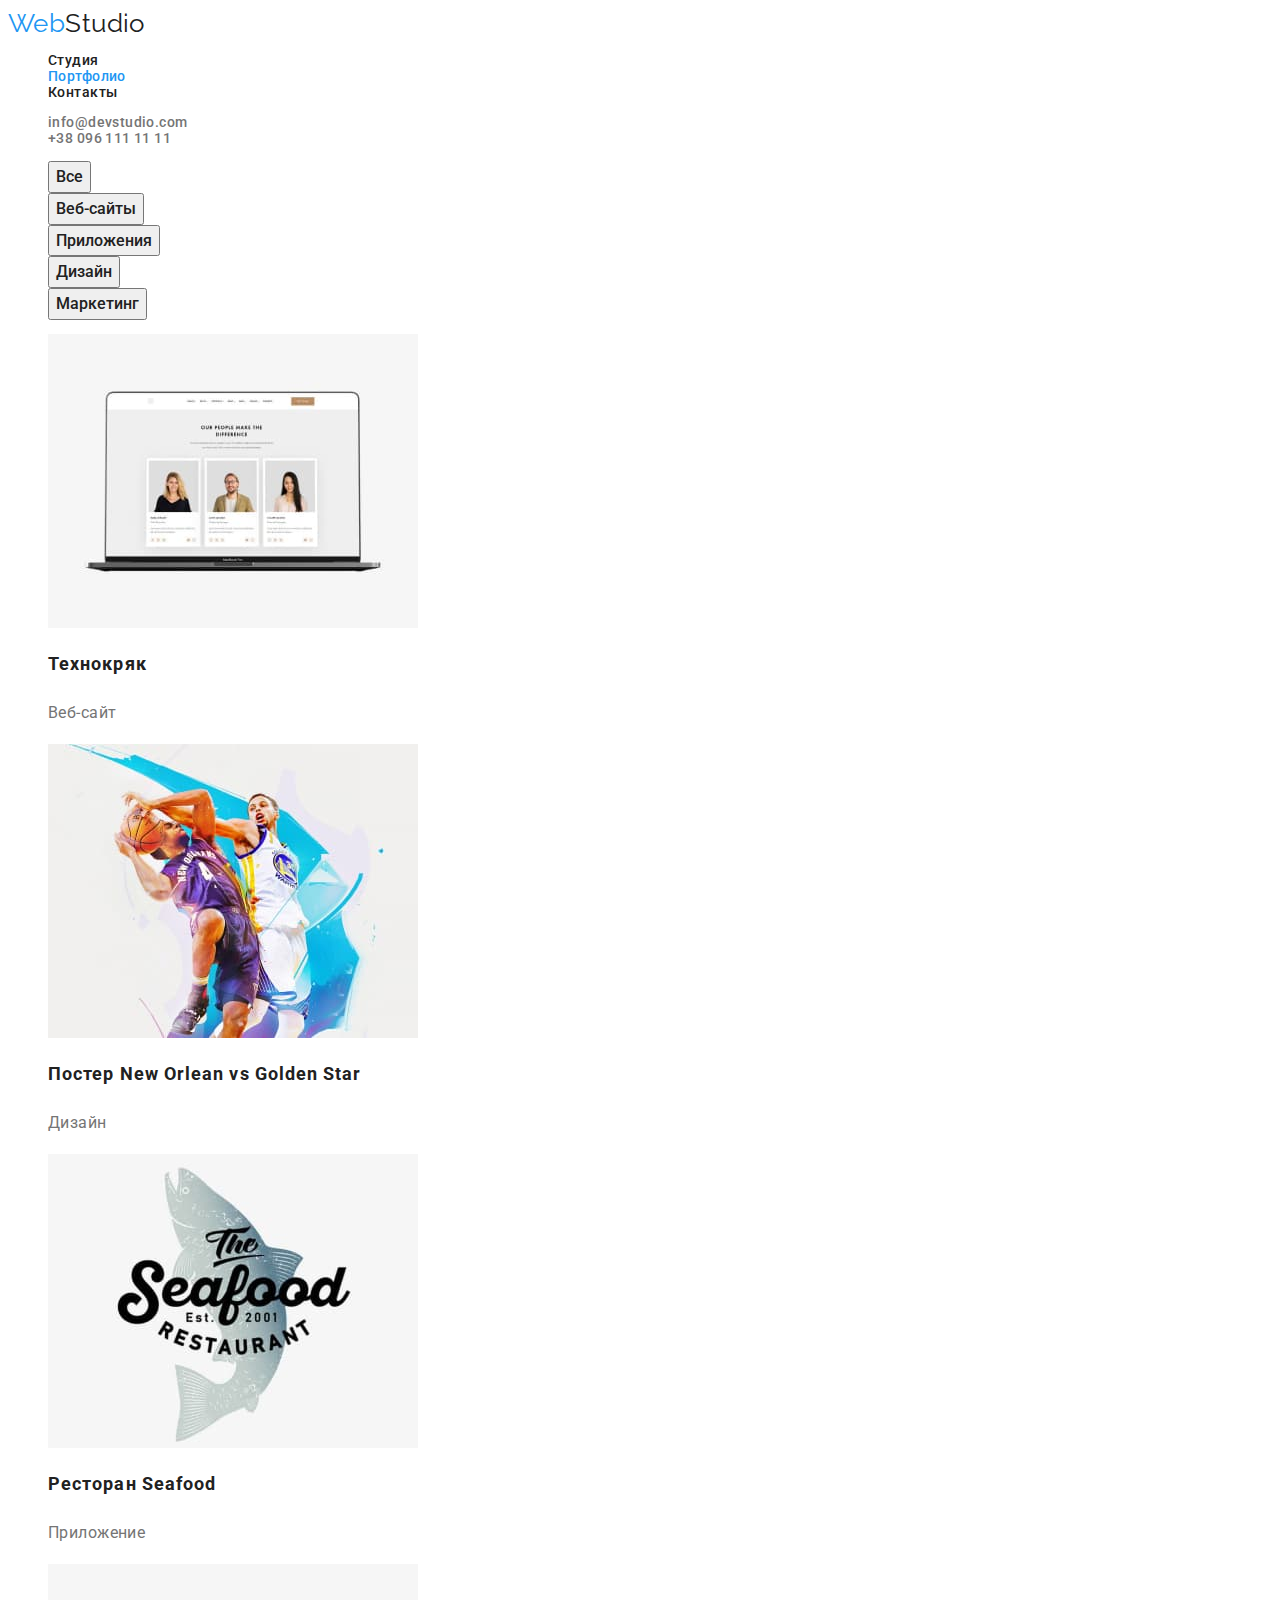
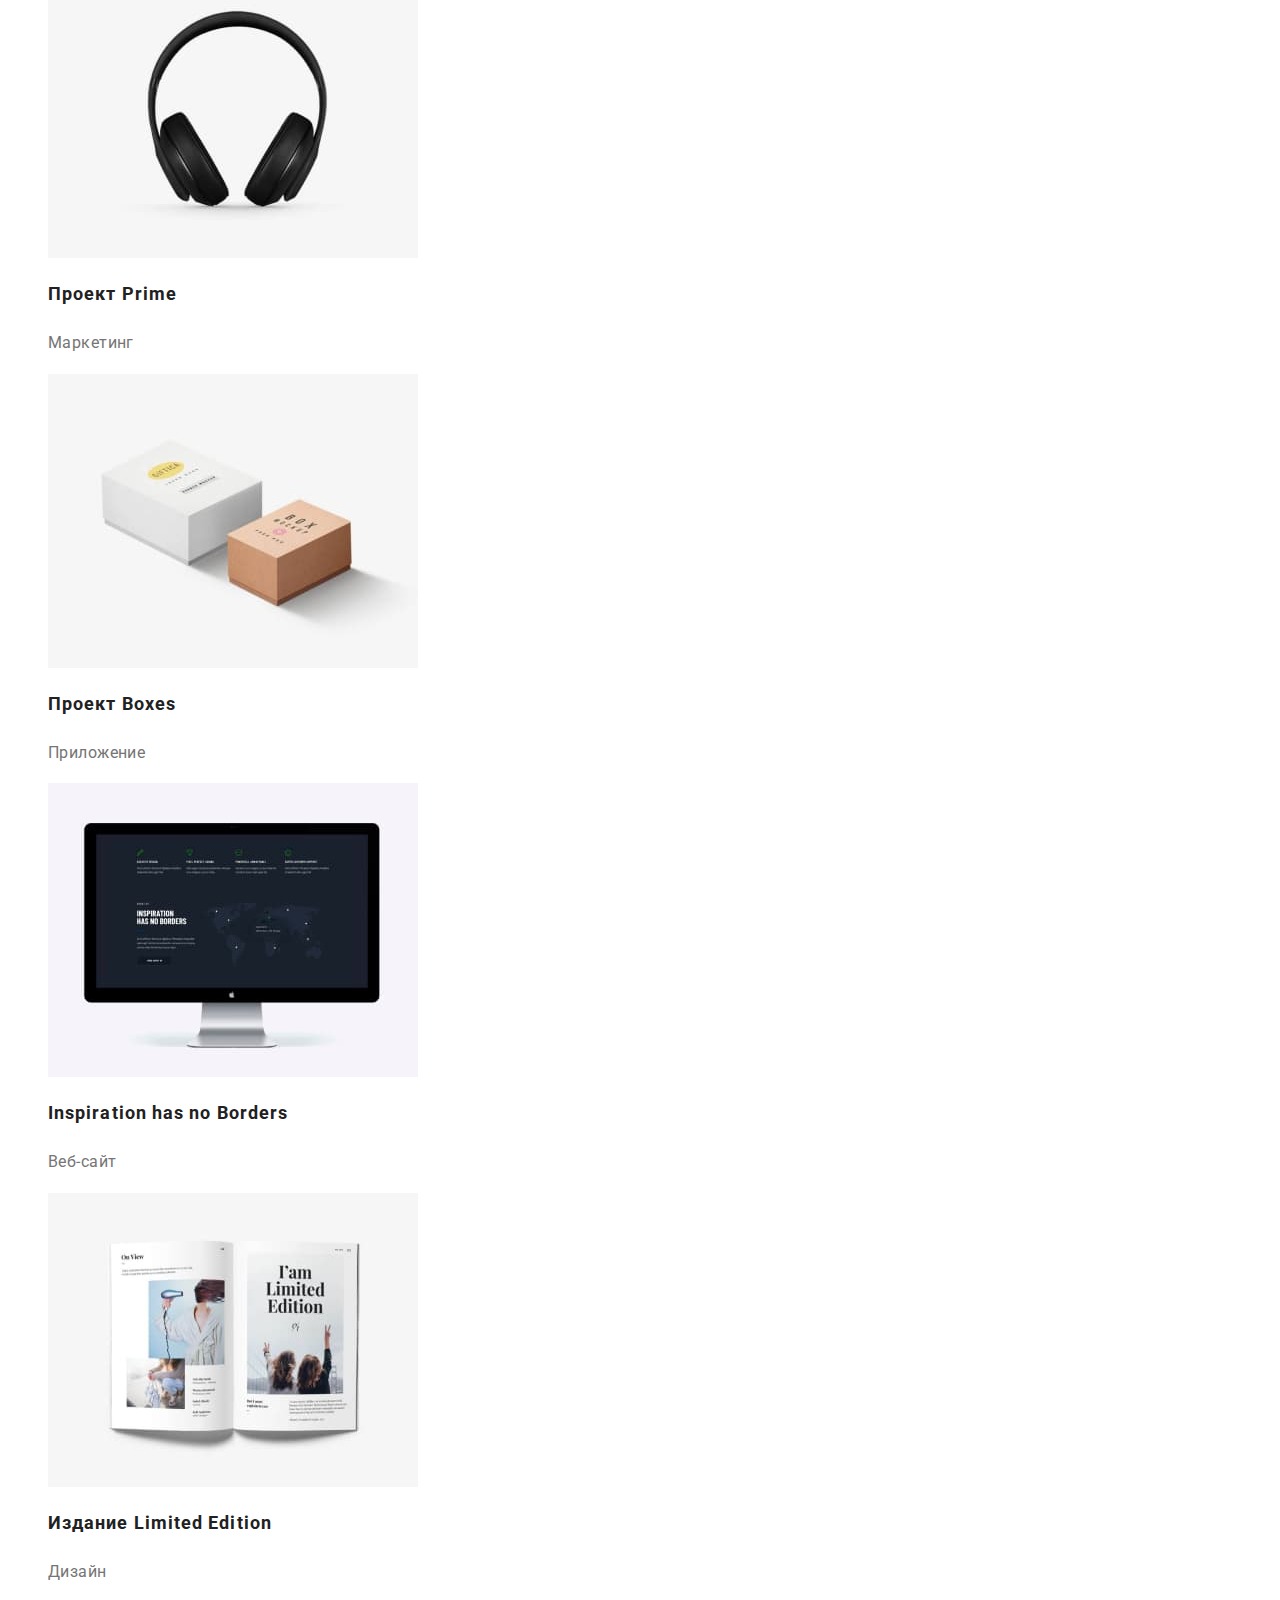
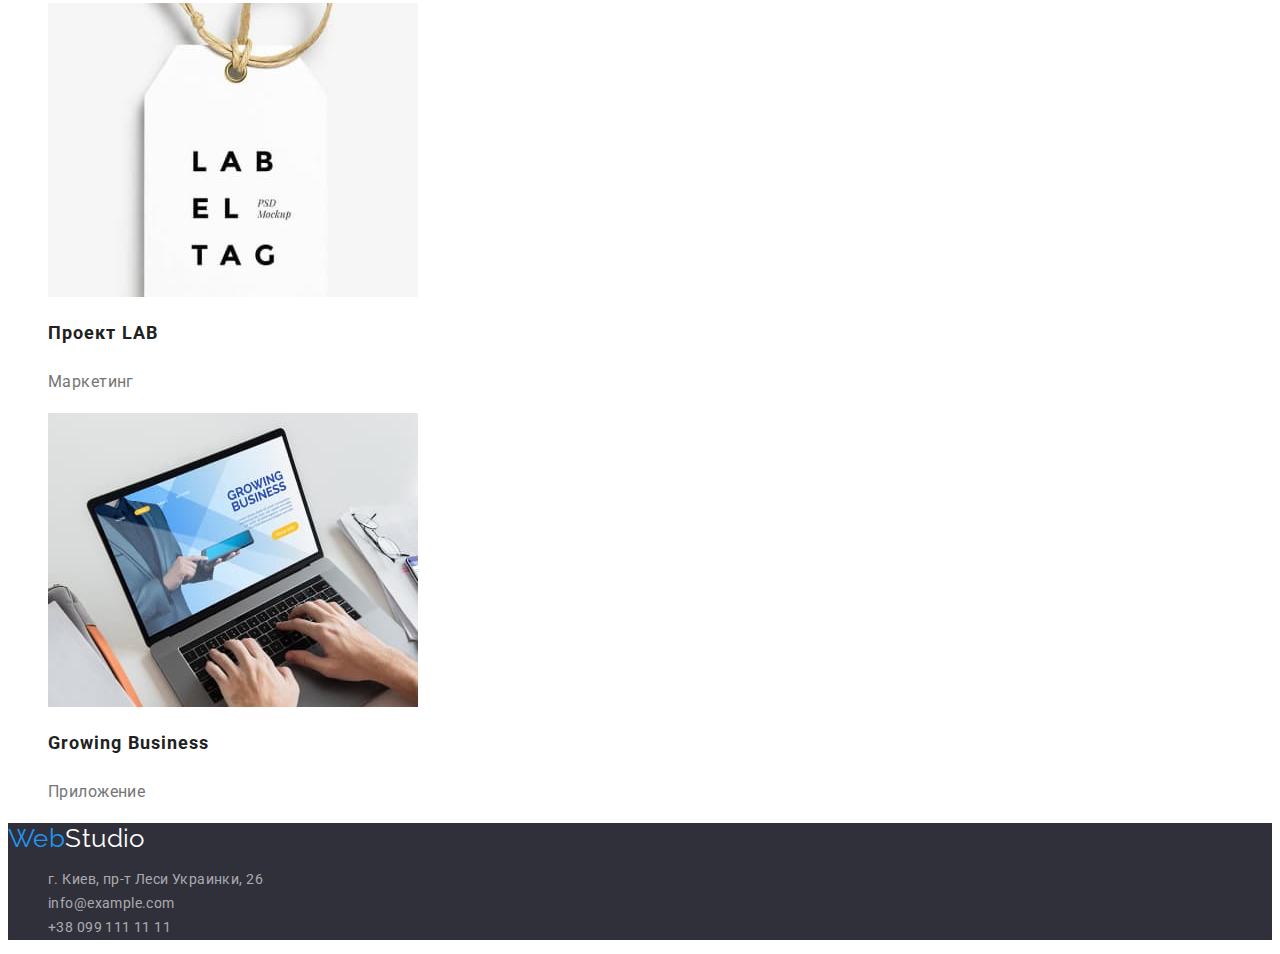
==== portfolio.html @ 7f0fa945 "=" ====
<!DOCTYPE html>
<html lang="ru">

<head>
    <meta charset="UTF-8">
    <meta http-equiv="X-UA-Compatible" content="IE=edge">
    <meta name="viewport" content="width=device-width, initial-scale=1.0">
    <title>portfolio</title>
    <link rel="preconnect" href="https://fonts.googleapis.com">
    <link rel="preconnect" href="https://fonts.gstatic.com" crossorigin>
    <link href="https://fonts.googleapis.com/css2?family=Raleway:wght@700&family=Roboto:wght@400;500;700&display=swap"
        rel="stylesheet">

    <link rel="stylesheet" href="./css/styles.css">
</head>


<body>
    <header>
        <nav>

            <a href="" class="logo">Web<span class="logo-style">Studio</span></a>

            <ul class="site-nav list">
                <li><a href="./index.html" class="link">Студия</a></li>
                <li><a href="./portpholio.html" class="link curent">Портфолио</a></li>
                <li><a href="" class="link">Контакты</a></li>
            </ul>
        </nav>

        <ul class="auth-nav list">
            <li><a href="mailto:info@devstudio.com" class="link">info@devstudio.com</a></li>
            <li><a href="tel:380961111111" class="link">+38 096 111 11 11</a></li>
        </ul>

    </header>

<main>
        <section>

        <h1 class="visually-hidden"> Проекты</h1>

        <ul class="item list ">
            <li><button type="button" class="item-button">Все</button></li>
            <li><button type="button" class="item-button">Веб-сайты</button></li>
            <li><button type="button" class="item-button">Приложения</button></li>
            <li><button type="button" class="item-button">Дизайн</button></li>
            <li><button type="button" class="item-button">Маркетинг</button></li>
            </ul>
           
        <ul class="list project">
            <li>
                <a href="" class="link">
                    <img src="./photo/tehno.jpg" alt="веб-сайт" width="370">
                <h2 class="project-title link">Технокряк</h2>
                <p class="project-text link">Веб-сайт</p>
                </a>
            </li>
            <li>
                <a href="" class="link">
                <img src="./photo/poster.jpg" alt="постер баскетболистов" width="370">
                <h2 class="project-title">Постер <span lang="en">New Orlean vs Golden Star</span></h2>
                <p class="project-text">Дизайн</p>
                </a>
            </li>

            <li>
                <a href="" class="link">
                <img src="./photo/restoran.jpg" alt="риба" width="370"> 
                <h2 class="project-title">Ресторан <span lang="en">Seafood</span></h2>
                <p class="project-text">Приложение</p>
                </a>
            </li>

            <li>
                <a href="" class="link">
                <img src="./photo/prime.jpg" alt="навушникы" width="370">
                <h2 class="project-title">Проект <span lang="en">Prime</span></h2>
                <p class="project-text">Маркетинг</p>
                </a>
            </li>

            <li>
                <a href="" class="link">
                <img src="./photo/boxes.jpg" alt="коробки" width="370">
                <h2 class="project-title">Проект <span lang="en">Boxes</span></h2>
                <p class="project-text">Приложение</p>
                </a>
            </li>

            <li>
                <a href="" class="link">
                <img src="./photo/monitor.jpg" alt="екран монитора" width="370">
                <h2 class="project-title"lang="en">Inspiration has no Borders</h2>
                <p class="project-text">Веб-сайт</p>
                </a>
            </li>

            <li>
                <a href="" class="link">
                <img src="./photo/magazine.jpg" alt="журнал" width="370">
                <h2 class="project-title">Издание <span lang="en">Limited Edition</span></h2>
                <p class="project-text">Дизайн</p>
                </a>
            </li>

            <li>
                <a href=""class="link" >
                <img src="./photo/project-lab.jpg" alt="проект лаб" width="370">
                <h2 class="project-title">Проект <span lang="en">LAB</span></h2>
                <p class="project-text">Маркетинг</p>
                </a>
            </li>

            <li>
                <a href="" class="link">
                <img src="./photo/business.jpg" alt="Растущий бизнес" width="370">
                <h2 class="project-title" lang="en">Growing Business</h2>
                <p class="project-text">Приложение</p>
                </a>
            </li>
        </ul>
    </section>




</main>

    <footer class="page-footer">
    
        <a href="" class="logo">Web<span class="logo-styles">Studio</span></a>
    
    
        <address class="footer">
            <ul class="list">
                <li><a class="link" href="https://goo.gl/maps/KUDZ7jg5zBTHiaKc9" target="_blank" rel="noopener noreferrer">г. Киев, пр-т Леси Украинки, 26</a> </li>
                <li><a class="link" href="mailto:info@example.com">info@example.com</a></li>
                <li><a class="link" href="tel:+380991111111">+38 099 111 11 11</a></li>
            </ul>
        </address>

    </footer>
</body>
</html>
---- css/styles.css ----
:root {
  --primary-text-color: #212121;
  --accent-color: #2196f3;
  --title-text-color: #757575;
  --primary-bcr-color: #e5e5e5;
  --primary-white-color: #ffffff;
  --primary-bcrr-color: #f5f4fa;
  --color-address: rgba(255, 255, 255, 0.6);
  --bcr-footer: #2f303a;
  --btn-hov-foc-color: #2196f3;
}

body {
  background-color: var(--primary-white-color);
  color: var(--primary-text-color);

  font-size: 14px;
  font-family: Roboto, sans-serif;
  letter-spacing: 0.03em;
}
.list {
  list-style: none;
}

.logo {
  font-family: Raleway, cursive;
  color: var(--accent-color);
  text-decoration: none;

  font-size: 26px;
  line-height: 1.19;
}
.logo-style {
  color: var(--primary-text-color);
}
.site-nav .link {
  text-decoration: none;
}
.site-nav .link.curent {
  color: var(--accent-color);
}
.site-nav .link:focus,
.site-nav .link:hover {
  color: var(--accent-color);
}
.auth-nav .link:focus,
.auth-nav .link:hover {
  color: var(--accent-color);
}

.site-nav .link {
  color: var(--primary-text-color);
}
.site-nav,
.section-title {
  color: var(--primary-text-color);
}
.auth-nav .link {
  text-decoration: none;

  color: var(--title-text-color);
}
.auth-nav,
.site-nav {
  font-weight: 500;
  line-height: 1.14;
}

/* Герой */

.hero {
  background-color: var(--bcr-footer);
}
.hero-title {
  color: var(--primary-white-color);

  font-weight: 900;
  font-size: 44px;
  line-height: 1.36;
  text-align: center;
}
.button {
  background-color: var(--accent-color);
  color: var(--primary-white-color);

  cursor: pointer;

  font-family: inherit;
  font-weight: 700;
  font-size: 16px;
  line-height: 1.87;
  display: flex;
  align-items: center;
  text-align: center;
}

.button:hover,
.button:focus {
  color: var(--btn-hov-foc-color);
}
/* ПРИНЦИПИ РОБОТИ */

.visually-hidden {
  position: absolute;
  width: 1px;
  height: 1px;
  margin: -1px;
  padding: 0;
  overflow: hidden;
  border: 0;
  clip: rect(0 0 0 0);
}

.feature-list .title {
  color: var(--primary-text-color);

  font-weight: 700;
  line-height: 1.14;
}

.text,
.text-list {
  color: var(--title-text-color);
}

.text-list {
  line-height: 1.71;
}

.text {
  font-size: 16px;
  line-height: 1.19;
  text-align: center;
}
/* Чем мы занимаемся */

.section-title {
  color: var(--primary-text-color);

  font-weight: 700;
  font-size: 36px;
  line-height: 1.17;
  text-align: center;
}

/* Наша команда */

.name {
  font-weight: 500;
  font-size: 16px;
  line-height: 1.19;
  text-align: center;
}

.section-team {
  background-color: var(--primary-bcr-color);
}

/* Футер */

.page-footer {
  background-color: var(--bcr-footer);
}
.logo-styles {
  color: var(--primary-white-color);
}

.footer {
  font-style: normal;
  font-size: 14px;
  line-height: 1.71;
}
.footer .link {
  text-decoration: none;
}
.footer .link {
  color: var(--color-address);
}

.footer .link:hover,
.footer .link:focus {
  color: var(--primary-white-color);
}

/* portfolio */

.item-button {
  color: var(--primary-text-color);

  font-family: inherit;
  font-style: normal;
  font-weight: 500;
  font-size: 16px;
  line-height: 1.62;
}

.project-title {
  color: var(--primary-text-color);

  font-weight: 700;
  font-size: 18px;
  line-height: 2;
  letter-spacing: 0.06em;
}
.project .link {
  text-decoration: none;
}

.project-text {
  color: var(--title-text-color);
  font-size: 16px;
  line-height: 1.87;
}

.item-button:focus,
.item-button:hover {
  color: var(--primary-white-color);
  background-color: var(--accent-color);

  cursor: pointer;
}
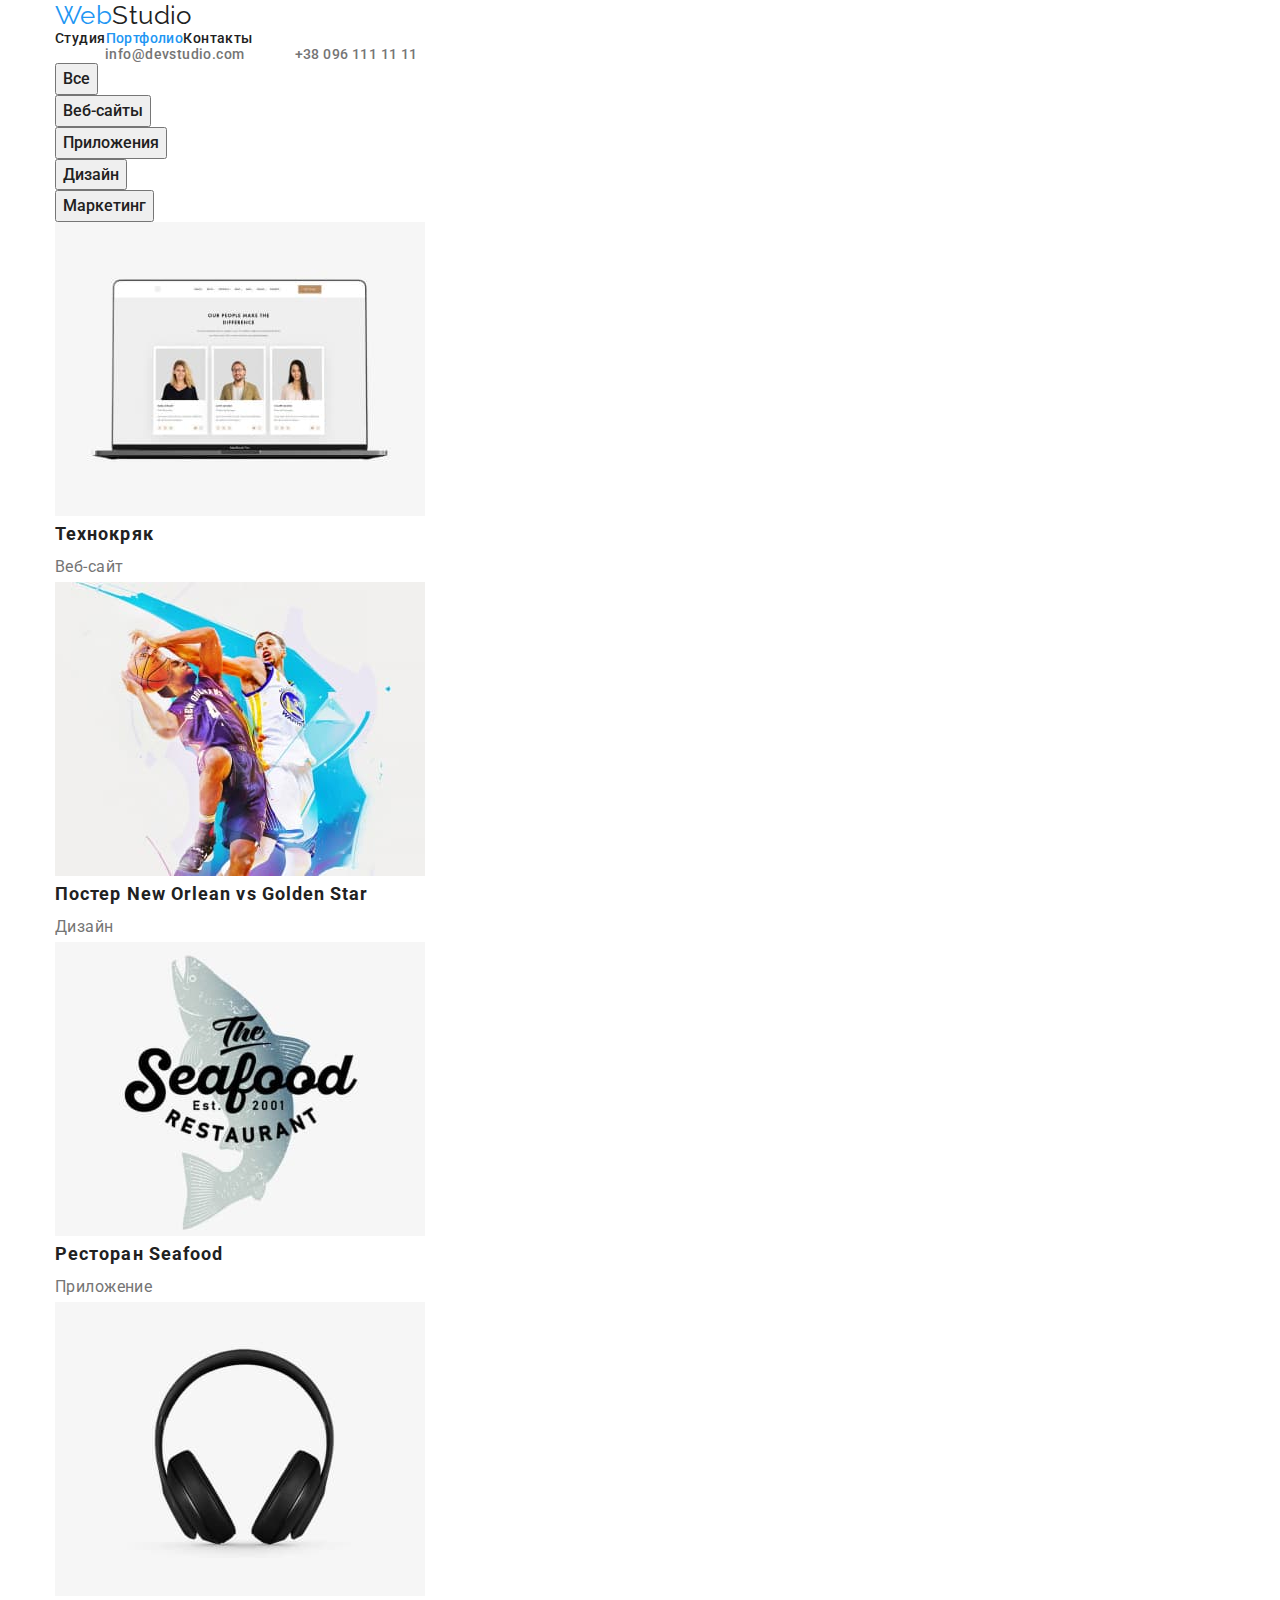
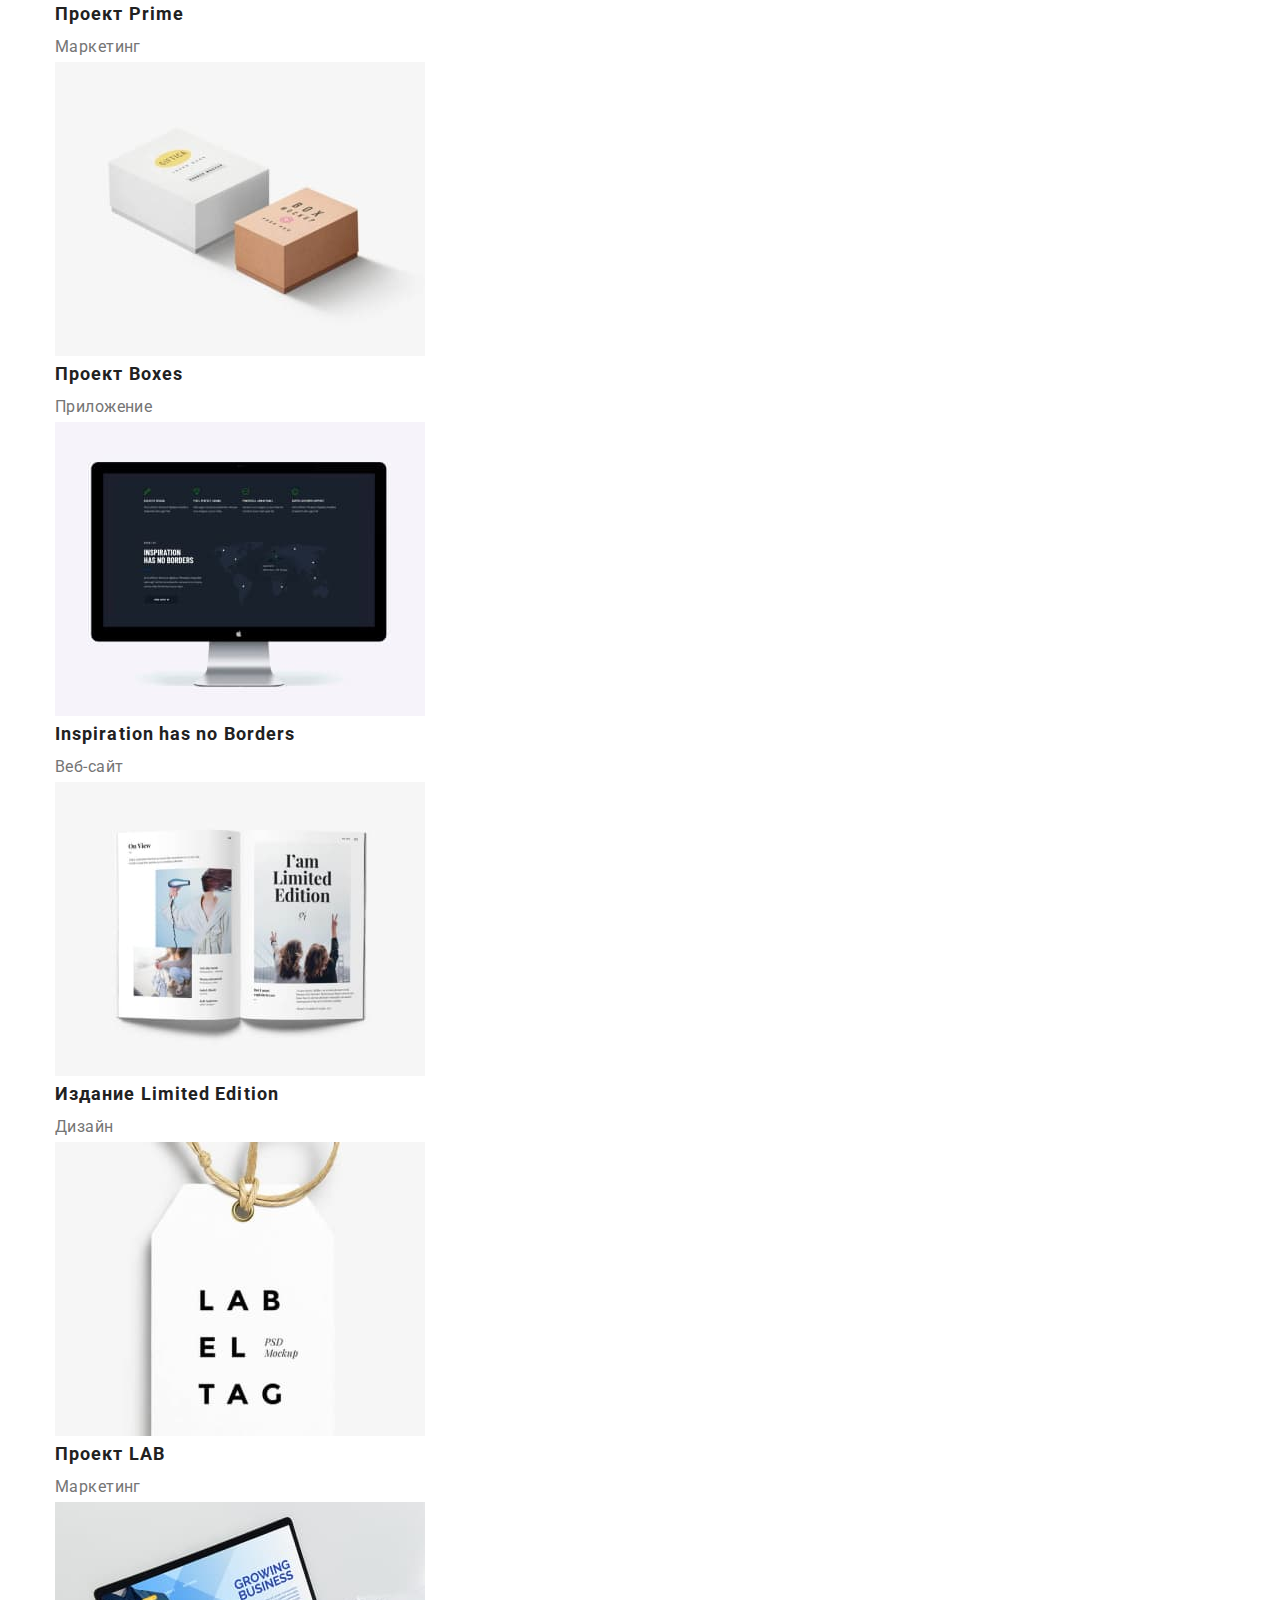
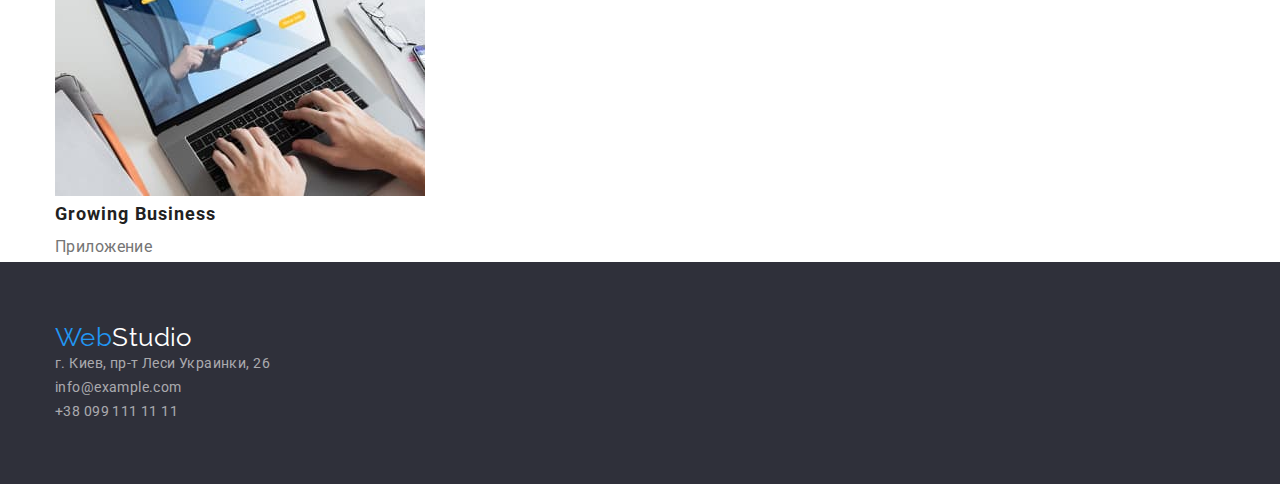
==== commit cd27b0be: "nav" ====
--- a/portfolio.html
+++ b/portfolio.html
@@ -10,13 +10,14 @@
     <link rel="preconnect" href="https://fonts.gstatic.com" crossorigin>
     <link href="https://fonts.googleapis.com/css2?family=Raleway:wght@700&family=Roboto:wght@400;500;700&display=swap"
         rel="stylesheet">
-
+    <link rel="stylesheet" href="https://cdnjs.cloudflare.com/ajax/libs/modern-normalize/1.1.0/modern-normalize.min.css">
     <link rel="stylesheet" href="./css/styles.css">
 </head>
 
 
 <body>
     <header>
+        <div class="container">
         <nav>
 
             <a href="" class="logo">Web<span class="logo-style">Studio</span></a>
@@ -27,17 +28,20 @@
                 <li><a href="" class="link">Контакты</a></li>
             </ul>
         </nav>
+        </div>
+        <div class="container">
 
         <ul class="auth-nav list">
             <li><a href="mailto:info@devstudio.com" class="link">info@devstudio.com</a></li>
             <li><a href="tel:380961111111" class="link">+38 096 111 11 11</a></li>
         </ul>
+    </div>
 
     </header>
 
 <main>
         <section>
-
+      <div class="container">
         <h1 class="visually-hidden"> Проекты</h1>
 
         <ul class="item list ">
@@ -47,7 +51,9 @@
             <li><button type="button" class="item-button">Дизайн</button></li>
             <li><button type="button" class="item-button">Маркетинг</button></li>
             </ul>
-           
+        </div>
+
+     <div class="container">
         <ul class="list project">
             <li>
                 <a href="" class="link">
@@ -120,6 +126,7 @@
                 </a>
             </li>
         </ul>
+    </div>
     </section>
 
 
@@ -128,7 +135,8 @@
 </main>
 
     <footer class="page-footer">
-    
+
+    <div class="container">
         <a href="" class="logo">Web<span class="logo-styles">Studio</span></a>
     
     
@@ -139,6 +147,7 @@
                 <li><a class="link" href="tel:+380991111111">+38 099 111 11 11</a></li>
             </ul>
         </address>
+    </div>
 
     </footer>
 </body>
--- a/css/styles.css
+++ b/css/styles.css
@@ -9,6 +9,22 @@
   --bcr-footer: #2f303a;
   --btn-hov-foc-color: #2196f3;
 }
+p,
+h1,
+h2,
+h3,
+h4,
+h5,
+h6 {
+  margin: 0;
+}
+ul {
+  margin: 0;
+  padding-left: 0;
+}
+img {
+  display: block;
+}
 
 body {
   background-color: var(--primary-white-color);
@@ -18,9 +34,38 @@
   font-family: Roboto, sans-serif;
   letter-spacing: 0.03em;
 }
+
+.container {
+  width: 1200px;
+  padding-left: 15px;
+  padding-right: 15px;
+  margin: 0 auto;
+}
+
 .list {
   list-style: none;
 }
+.header {
+  padding-top: 24px;
+  padding-bottom: 25px;
+}
+
+.header-container {
+  display: flex;
+  align-items: center;
+}
+.container-contact {
+  margin-left: auto;
+}
+.header-list {
+  display: flex;
+}
+.header-logo {
+  margin-right: 93px;
+}
+.header-item:not(:last-child) {
+  margin-right: 50px;
+}
 
 .logo {
   font-family: Raleway, cursive;
@@ -59,39 +104,48 @@
   text-decoration: none;
 
   color: var(--title-text-color);
+  margin-right: 0;
+  margin-left: 50px;
 }
 .auth-nav,
 .site-nav {
   font-weight: 500;
   line-height: 1.14;
+  display: flex;
 }
 
 /* Герой */
 
 .hero {
   background-color: var(--bcr-footer);
+  text-align: center;
+  padding-bottom: 200px;
+  padding-top: 200px;
 }
 .hero-title {
   color: var(--primary-white-color);
-
+  margin-bottom: 39px;
   font-weight: 900;
   font-size: 44px;
   line-height: 1.36;
-  text-align: center;
 }
 .button {
   background-color: var(--accent-color);
   color: var(--primary-white-color);
-
   cursor: pointer;
 
+  border: transparent;
+  border-radius: 4px;
+  padding: 10px 32px;
+  min-width: 200px;
+  margin-top: 0;
+  margin-bottom: 30px;
+
   font-family: inherit;
   font-weight: 700;
   font-size: 16px;
   line-height: 1.87;
-  display: flex;
   align-items: center;
-  text-align: center;
 }
 
 .button:hover,
@@ -117,7 +171,14 @@
   font-weight: 700;
   line-height: 1.14;
 }
-
+.section-team {
+  padding-bottom: 94px;
+  padding-top: 94px;
+}
+.section {
+  padding-top: 94px;
+  padding-bottom: 94px;
+}
 .text,
 .text-list {
   color: var(--title-text-color);
@@ -125,6 +186,7 @@
 
 .text-list {
   line-height: 1.71;
+  margin-top: 0;
 }
 
 .text {
@@ -133,7 +195,10 @@
   text-align: center;
 }
 /* Чем мы занимаемся */
-
+.no-padding {
+  padding-top: 0;
+  padding-bottom: 0;
+}
 .section-title {
   color: var(--primary-text-color);
 
@@ -141,6 +206,9 @@
   font-size: 36px;
   line-height: 1.17;
   text-align: center;
+
+  margin-top: 0;
+  margin-bottom: 50px;
 }
 
 /* Наша команда */
@@ -160,9 +228,14 @@
 
 .page-footer {
   background-color: var(--bcr-footer);
+
+  padding-top: 60px;
+  padding-bottom: 60px;
 }
 .logo-styles {
   color: var(--primary-white-color);
+
+  margin-bottom: 20px;
 }
 
 .footer {
@@ -172,6 +245,8 @@
 }
 .footer .link {
   text-decoration: none;
+  margin-top: 0;
+  margin-bottom: 9px;
 }
 .footer .link {
   color: var(--color-address);
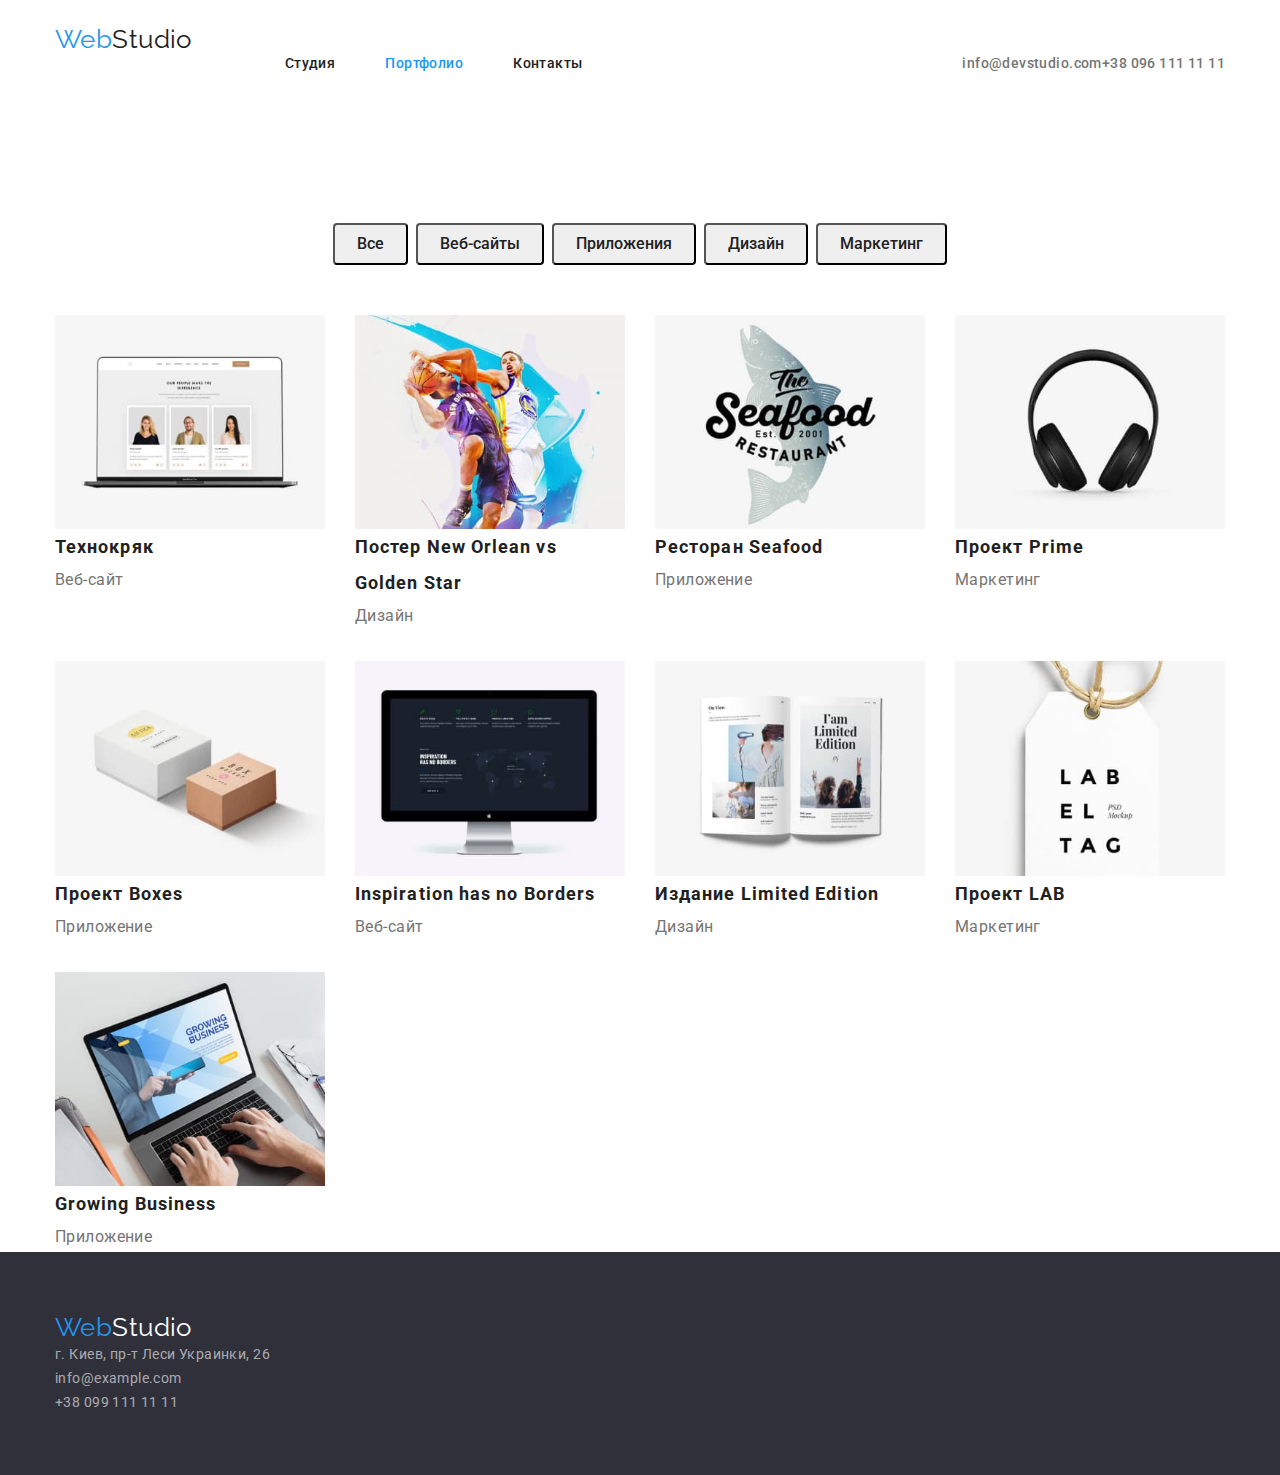
==== commit d7ab55de: "calc" ====
--- a/portfolio.html
+++ b/portfolio.html
@@ -16,25 +16,26 @@
 
 
 <body>
-    <header>
-        <div class="container">
-        <nav>
+    <header class="header">
+        <div class="container header-container">
+        <nav class="header-list">
 
-            <a href="" class="logo">Web<span class="logo-style">Studio</span></a>
+            <a href="" class="logo header-logo">Web<span class="logo-style">Studio</span></a>
 
             <ul class="site-nav list">
-                <li><a href="./index.html" class="link">Студия</a></li>
-                <li><a href="./portpholio.html" class="link curent">Портфолио</a></li>
-                <li><a href="" class="link">Контакты</a></li>
+                <li class="header-item"><a href="./index.html" class="link">Студия</a></li>
+                <li class="header-item"><a href="./portpholio.html" class="link curent">Портфолио</a></li>
+                <li class="header-item"><a href="" class="link">Контакты</a></li>
             </ul>
         </nav>
-        </div>
-        <div class="container">
+        
+        <div class="container-contact">
 
         <ul class="auth-nav list">
             <li><a href="mailto:info@devstudio.com" class="link">info@devstudio.com</a></li>
             <li><a href="tel:380961111111" class="link">+38 096 111 11 11</a></li>
         </ul>
+    </div>
     </div>
 
     </header>
@@ -45,24 +46,24 @@
         <h1 class="visually-hidden"> Проекты</h1>
 
         <ul class="item list ">
-            <li><button type="button" class="item-button">Все</button></li>
-            <li><button type="button" class="item-button">Веб-сайты</button></li>
-            <li><button type="button" class="item-button">Приложения</button></li>
-            <li><button type="button" class="item-button">Дизайн</button></li>
-            <li><button type="button" class="item-button">Маркетинг</button></li>
+            <li class="buttons"><button type="button" class="item-button">Все</button></li>
+            <li class="buttons"><button type="button" class="item-button">Веб-сайты</button></li>
+            <li class="buttons"><button type="button" class="item-button">Приложения</button></li>
+            <li class="buttons"><button type="button" class="item-button">Дизайн</button></li>
+            <li class="buttons"><button type="button" class="item-button">Маркетинг</button></li>
             </ul>
         </div>
 
      <div class="container">
         <ul class="list project">
-            <li>
+            <li class="project-item">
                 <a href="" class="link">
                     <img src="./photo/tehno.jpg" alt="веб-сайт" width="370">
                 <h2 class="project-title link">Технокряк</h2>
                 <p class="project-text link">Веб-сайт</p>
                 </a>
             </li>
-            <li>
+            <li class="project-item">
                 <a href="" class="link">
                 <img src="./photo/poster.jpg" alt="постер баскетболистов" width="370">
                 <h2 class="project-title">Постер <span lang="en">New Orlean vs Golden Star</span></h2>
@@ -70,7 +71,7 @@
                 </a>
             </li>
 
-            <li>
+            <li class="project-item">
                 <a href="" class="link">
                 <img src="./photo/restoran.jpg" alt="риба" width="370"> 
                 <h2 class="project-title">Ресторан <span lang="en">Seafood</span></h2>
@@ -78,7 +79,7 @@
                 </a>
             </li>
 
-            <li>
+            <li class="project-item">
                 <a href="" class="link">
                 <img src="./photo/prime.jpg" alt="навушникы" width="370">
                 <h2 class="project-title">Проект <span lang="en">Prime</span></h2>
@@ -86,7 +87,7 @@
                 </a>
             </li>
 
-            <li>
+            <li class="project-item">
                 <a href="" class="link">
                 <img src="./photo/boxes.jpg" alt="коробки" width="370">
                 <h2 class="project-title">Проект <span lang="en">Boxes</span></h2>
@@ -94,7 +95,7 @@
                 </a>
             </li>
 
-            <li>
+            <li class="project-item">
                 <a href="" class="link">
                 <img src="./photo/monitor.jpg" alt="екран монитора" width="370">
                 <h2 class="project-title"lang="en">Inspiration has no Borders</h2>
@@ -102,7 +103,7 @@
                 </a>
             </li>
 
-            <li>
+            <li class="project-item">
                 <a href="" class="link">
                 <img src="./photo/magazine.jpg" alt="журнал" width="370">
                 <h2 class="project-title">Издание <span lang="en">Limited Edition</span></h2>
@@ -110,7 +111,7 @@
                 </a>
             </li>
 
-            <li>
+            <li class="project-item">
                 <a href=""class="link" >
                 <img src="./photo/project-lab.jpg" alt="проект лаб" width="370">
                 <h2 class="project-title">Проект <span lang="en">LAB</span></h2>
@@ -118,7 +119,7 @@
                 </a>
             </li>
 
-            <li>
+            <li class="project-item">
                 <a href="" class="link">
                 <img src="./photo/business.jpg" alt="Растущий бизнес" width="370">
                 <h2 class="project-title" lang="en">Growing Business</h2>
--- a/css/styles.css
+++ b/css/styles.css
@@ -24,6 +24,7 @@
 }
 img {
   display: block;
+  max-width: 100%;
 }
 
 body {
@@ -57,6 +58,7 @@
 .container-contact {
   margin-left: auto;
 }
+
 .header-list {
   display: flex;
 }
@@ -92,8 +94,14 @@
 .auth-nav .link:hover {
   color: var(--accent-color);
 }
-
+.auth-nav {
+  margin-left: auto;
+}
 .site-nav .link {
+  display: block;
+  padding-top: 32px;
+  padding-bottom: 32px;
+
   color: var(--primary-text-color);
 }
 .site-nav,
@@ -104,9 +112,8 @@
   text-decoration: none;
 
   color: var(--title-text-color);
-  margin-right: 0;
-  margin-left: 50px;
-}
+}
+
 .auth-nav,
 .site-nav {
   font-weight: 500;
@@ -164,7 +171,17 @@
   border: 0;
   clip: rect(0 0 0 0);
 }
-
+.feature-list {
+  display: flex;
+  flex-wrap: wrap;
+  margin-bottom: -30px;
+  margin-right: -30px;
+}
+.feature-item {
+  width: calc(100% / 4 - 30px);
+  margin-bottom: 30px;
+  margin-right: 30px;
+}
 .feature-list .title {
   color: var(--primary-text-color);
 
@@ -211,6 +228,18 @@
   margin-bottom: 50px;
 }
 
+.work-list {
+  display: flex;
+  flex-wrap: wrap;
+  margin-left: -30px;
+  margin-bottom: -30px;
+}
+.work-item {
+  width: calc(100% / 3 -30px);
+  margin-left: 30px;
+  margin-bottom: 30px;
+}
+
 /* Наша команда */
 
 .name {
@@ -218,12 +247,25 @@
   font-size: 16px;
   line-height: 1.19;
   text-align: center;
+  margin-bottom: 10px;
+  margin-top: 0;
 }
 
 .section-team {
   background-color: var(--primary-bcr-color);
 }
 
+.team-list {
+  display: flex;
+  flex-wrap: wrap;
+  margin-left: -30px;
+  margin-bottom: -30px;
+}
+.team-item {
+  width: calc(100% / 4 - 30px);
+  margin-left: 30px;
+  margin-bottom: 30px;
+}
 /* Футер */
 
 .page-footer {
@@ -267,6 +309,10 @@
   font-weight: 500;
   font-size: 16px;
   line-height: 1.62;
+
+  padding: 6px 22px;
+  border-radius: 4px;
+  border: 1x solid transparent;
 }
 
 .project-title {
@@ -294,3 +340,24 @@
 
   cursor: pointer;
 }
+.item {
+  display: flex;
+  justify-content: center;
+
+  padding-bottom: 50px;
+  padding-top: 94px;
+}
+.buttons:not(:last-child) {
+  margin-right: 8px;
+}
+.project {
+  display: flex;
+  flex-wrap: wrap;
+  margin-left: -30px;
+  margin-bottom: -30px;
+}
+.project-item {
+  width: calc(100% / 4 - 30px);
+  margin-left: 30px;
+  margin-bottom: 30px;
+}
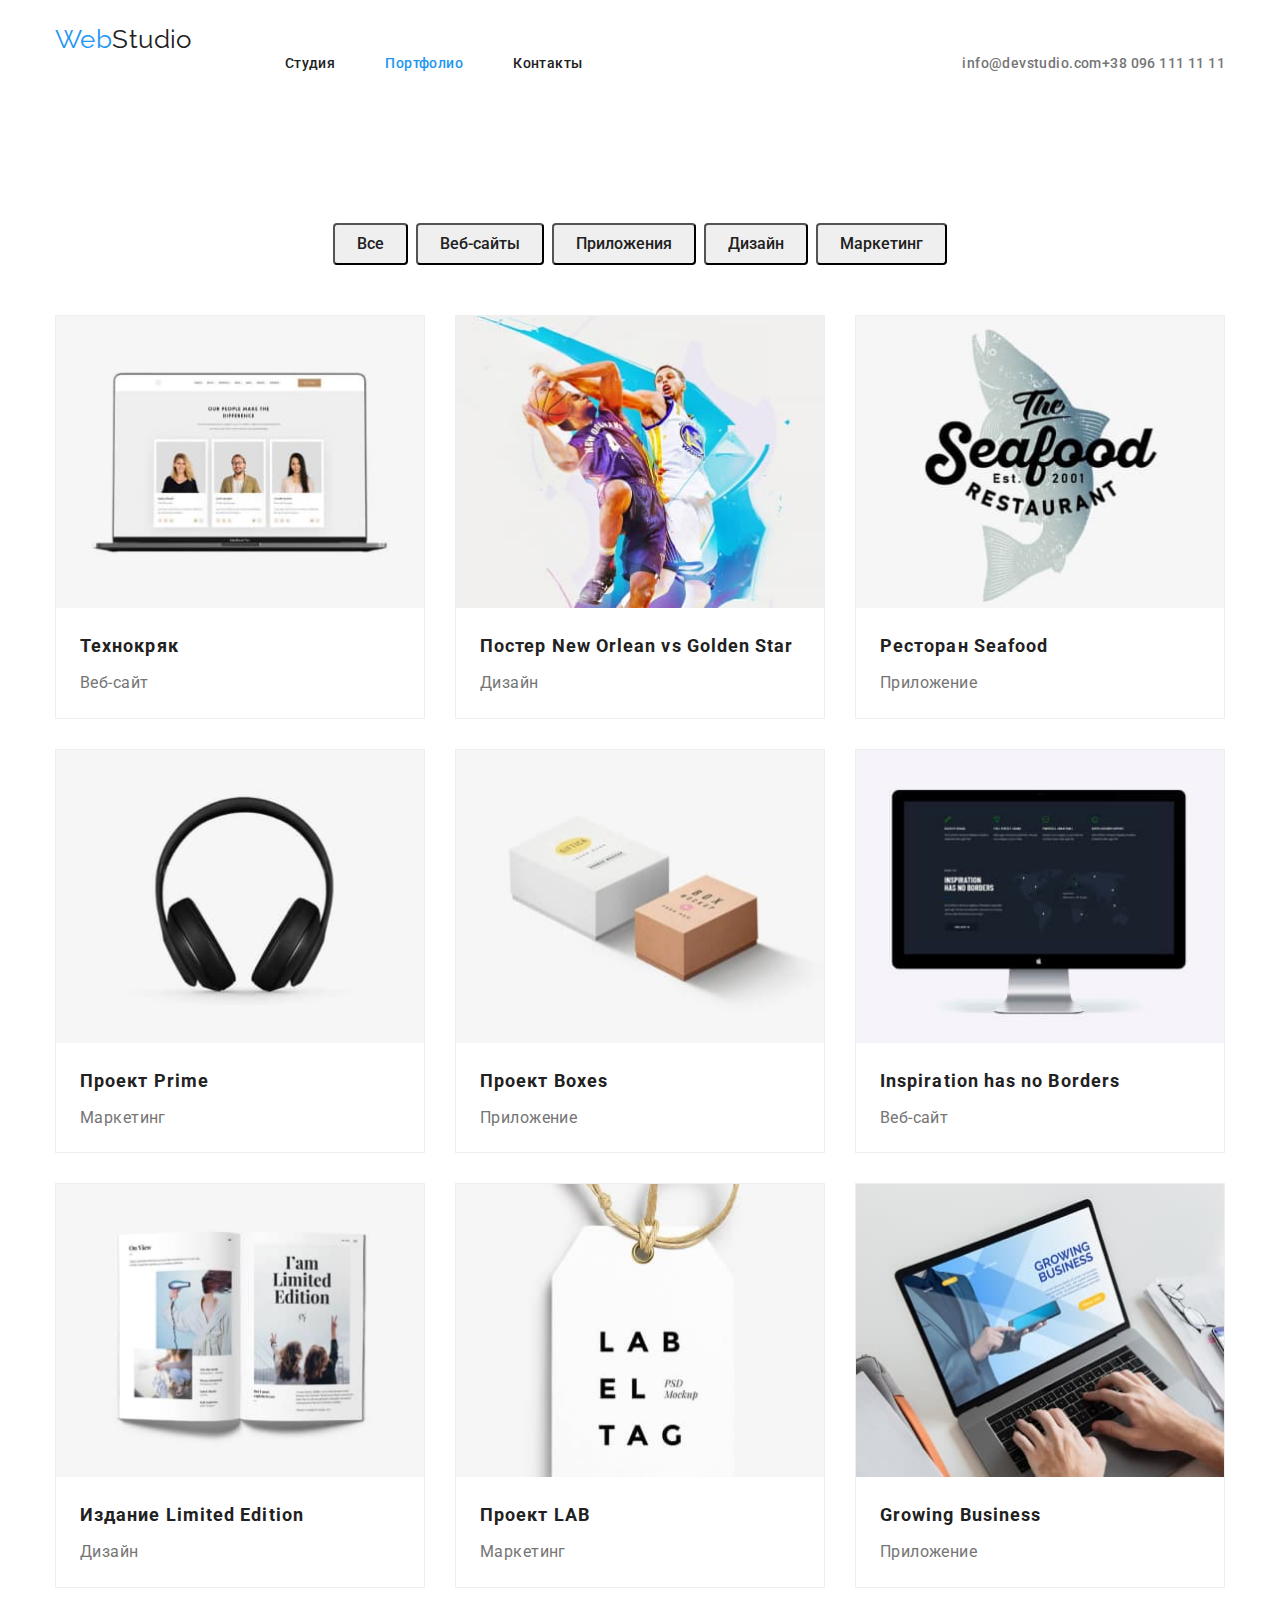
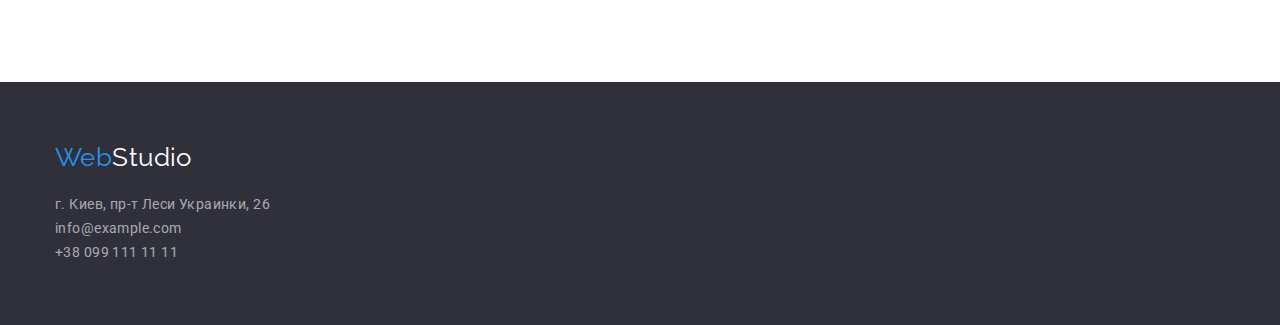
==== commit 75237d9b: "card" ====
--- a/portfolio.html
+++ b/portfolio.html
@@ -57,74 +57,107 @@
      <div class="container">
         <ul class="list project">
             <li class="project-item">
-                <a href="" class="link">
-                    <img src="./photo/tehno.jpg" alt="веб-сайт" width="370">
-                <h2 class="project-title link">Технокряк</h2>
-                <p class="project-text link">Веб-сайт</p>
-                </a>
+                <article class="card">
+                    <div class="card-thumb"> <img src="./photo/tehno.jpg" alt="веб-сайт" width="370"></div>
+
+                 <div class="card-content">
+                    <h2 class="project-title link">Технокряк</h2>
+                    <p class="project-text link">Веб-сайт</p>
+                </div>
+                </article>
             </li>
+            
             <li class="project-item">
-                <a href="" class="link">
-                <img src="./photo/poster.jpg" alt="постер баскетболистов" width="370">
+                <article class="card">
+                    <div class="card-thumb"><img src="./photo/poster.jpg" alt="постер баскетболистов" width="370"></div>
+                <div class="card-content">
                 <h2 class="project-title">Постер <span lang="en">New Orlean vs Golden Star</span></h2>
                 <p class="project-text">Дизайн</p>
-                </a>
+                </div>
+               </article>
             </li>
 
             <li class="project-item">
+                <article class="card">
+                    <div class="card-thumb"><img src="./photo/restoran.jpg" alt="риба" width="370"></div>
+                    <div class="card-content">
                 <a href="" class="link">
-                <img src="./photo/restoran.jpg" alt="риба" width="370"> 
                 <h2 class="project-title">Ресторан <span lang="en">Seafood</span></h2>
-                <p class="project-text">Приложение</p>
-                </a>
+                <p class="project-text">Приложение</p> </a>
+                </div>
+                </article>
             </li>
 
             <li class="project-item">
+                <article class="card">
+                    <div class="card-thumb"><img src="./photo/prime.jpg" alt="навушникы" width="370"></div>
+                    <div class="card-content">
                 <a href="" class="link">
-                <img src="./photo/prime.jpg" alt="навушникы" width="370">
                 <h2 class="project-title">Проект <span lang="en">Prime</span></h2>
                 <p class="project-text">Маркетинг</p>
                 </a>
+                </div>
+                </article>
             </li>
 
             <li class="project-item">
+                <article class="card">
+                    <div class="card-thumb"><img src="./photo/boxes.jpg" alt="коробки" width="370"></div>
+                    <div class="card-content">
                 <a href="" class="link">
-                <img src="./photo/boxes.jpg" alt="коробки" width="370">
                 <h2 class="project-title">Проект <span lang="en">Boxes</span></h2>
                 <p class="project-text">Приложение</p>
                 </a>
+                </div>
+            </article>
             </li>
 
             <li class="project-item">
+                <article class="card">
+                    <div class="card-thumb"><img src="./photo/monitor.jpg" alt="екран монитора" width="370"></div>
+                    <div class="card-content">
                 <a href="" class="link">
-                <img src="./photo/monitor.jpg" alt="екран монитора" width="370">
                 <h2 class="project-title"lang="en">Inspiration has no Borders</h2>
                 <p class="project-text">Веб-сайт</p>
                 </a>
+                </div>
+                </article>
             </li>
 
             <li class="project-item">
+                <article class="card">
+                    <div class="card-thumb"><img src="./photo/magazine.jpg" alt="журнал" width="370"></div>
+                    <div class="card-content">
                 <a href="" class="link">
-                <img src="./photo/magazine.jpg" alt="журнал" width="370">
                 <h2 class="project-title">Издание <span lang="en">Limited Edition</span></h2>
                 <p class="project-text">Дизайн</p>
                 </a>
+                </div>
+                </article>
             </li>
 
             <li class="project-item">
-                <a href=""class="link" >
-                <img src="./photo/project-lab.jpg" alt="проект лаб" width="370">
+                <article class="card">
+                    <div class="card-thumb"><img src="./photo/project-lab.jpg" alt="проект лаб" width="370"></div>
+                    <div class="card-content">
+                <a href=""class="link">
                 <h2 class="project-title">Проект <span lang="en">LAB</span></h2>
                 <p class="project-text">Маркетинг</p>
                 </a>
+                </div>
+                </article>
             </li>
 
             <li class="project-item">
+                <article class="card">
+                    <div class="card-thumb"><img src="./photo/business.jpg" alt="Растущий бизнес"></div>
+                    <div class="card-content">
                 <a href="" class="link">
-                <img src="./photo/business.jpg" alt="Растущий бизнес" width="370">
                 <h2 class="project-title" lang="en">Growing Business</h2>
                 <p class="project-text">Приложение</p>
                 </a>
+                </div>
+                </article>
             </li>
         </ul>
     </div>
--- a/css/styles.css
+++ b/css/styles.css
@@ -182,6 +182,9 @@
   margin-bottom: 30px;
   margin-right: 30px;
 }
+.item {
+  padding-bottom: 94px;
+}
 .feature-list .title {
   color: var(--primary-text-color);
 
@@ -276,10 +279,14 @@
 }
 .logo-styles {
   color: var(--primary-white-color);
-
-  margin-bottom: 20px;
-}
-
+}
+.footer {
+  margin-top: 20px;
+}
+
+.footer-item {
+  margin-bottom: 9px;
+}
 .footer {
   font-style: normal;
   font-size: 14px;
@@ -287,8 +294,6 @@
 }
 .footer .link {
   text-decoration: none;
-  margin-top: 0;
-  margin-bottom: 9px;
 }
 .footer .link {
   color: var(--color-address);
@@ -355,9 +360,21 @@
   flex-wrap: wrap;
   margin-left: -30px;
   margin-bottom: -30px;
+  padding-bottom: 94px;
 }
 .project-item {
-  width: calc(100% / 4 - 30px);
+  width: calc(100% / 3 - 30px);
   margin-left: 30px;
   margin-bottom: 30px;
 }
+
+.card {
+  border: 1px solid #eeeeee;
+  box-sizing: border-box;
+}
+.card-content {
+  padding: 20px 24px;
+}
+.project-title {
+  margin-bottom: 4px;
+}
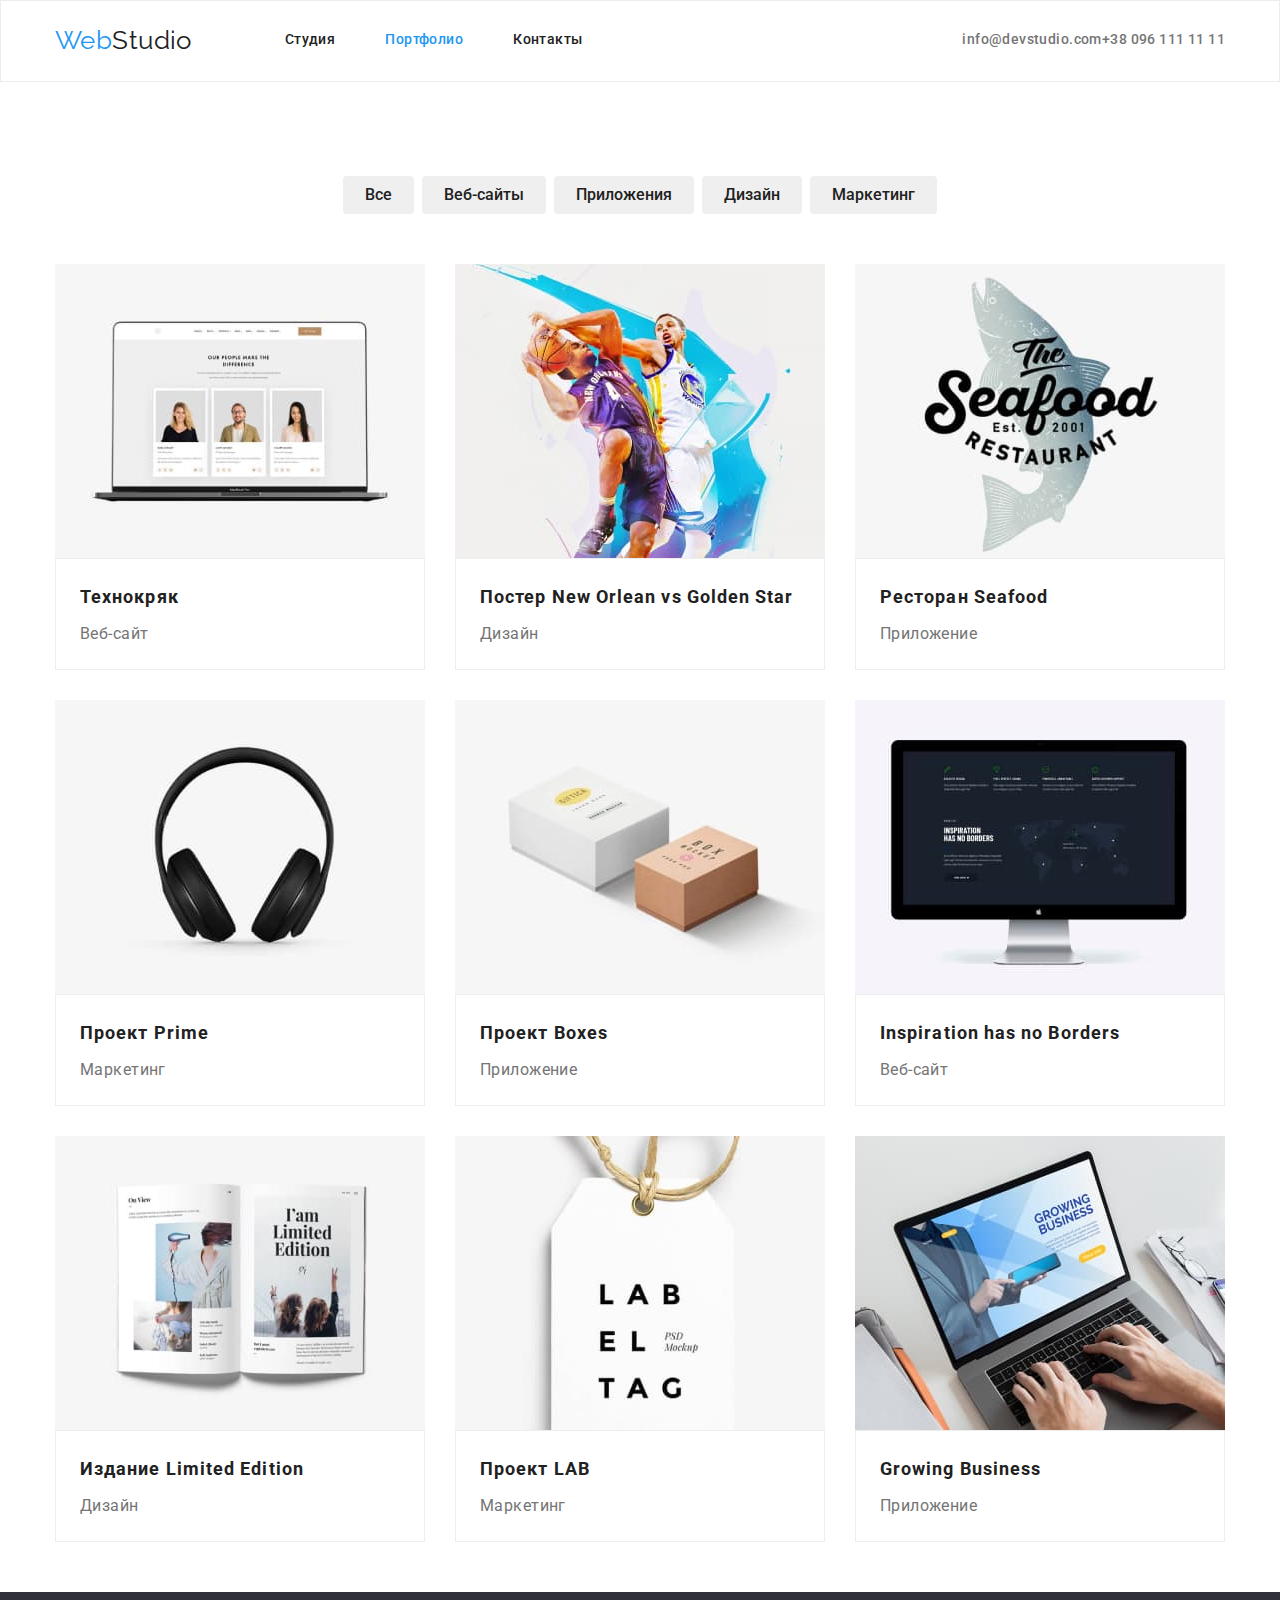
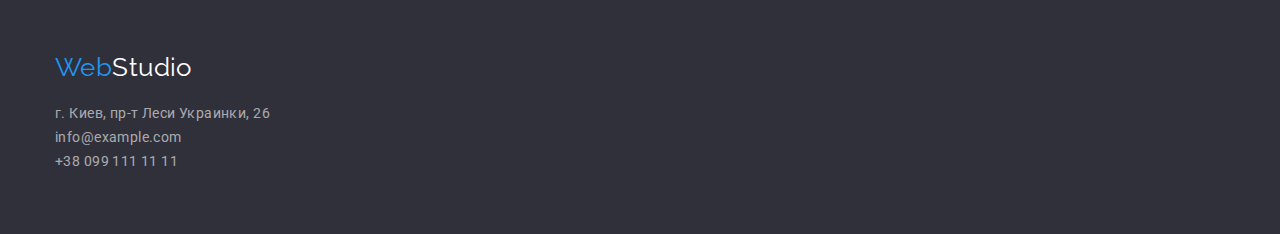
==== commit 9d9e85eb: "правки" ====
--- a/portfolio.html
+++ b/portfolio.html
@@ -41,7 +41,7 @@
     </header>
 
 <main>
-        <section>
+        <section class="section-project">
       <div class="container">
         <h1 class="visually-hidden"> Проекты</h1>
 
@@ -52,112 +52,101 @@
             <li class="buttons"><button type="button" class="item-button">Дизайн</button></li>
             <li class="buttons"><button type="button" class="item-button">Маркетинг</button></li>
             </ul>
-        </div>
+        
 
-     <div class="container">
+     
         <ul class="list project">
             <li class="project-item">
-                <article class="card">
-                    <div class="card-thumb"> <img src="./photo/tehno.jpg" alt="веб-сайт" width="370"></div>
+                <a class="card-thumb" href="">
+                
+                 <img src="./photo/tehno.jpg" alt="веб-сайт" width="370"></a>
 
                  <div class="card-content">
                     <h2 class="project-title link">Технокряк</h2>
                     <p class="project-text link">Веб-сайт</p>
                 </div>
-                </article>
             </li>
             
             <li class="project-item">
-                <article class="card">
-                    <div class="card-thumb"><img src="./photo/poster.jpg" alt="постер баскетболистов" width="370"></div>
+                 <a class="link" href="">
+                <img src="./photo/poster.jpg" alt="постер баскетболистов" width="370">
+                </a>
                 <div class="card-content">
                 <h2 class="project-title">Постер <span lang="en">New Orlean vs Golden Star</span></h2>
                 <p class="project-text">Дизайн</p>
                 </div>
-               </article>
+               
             </li>
 
             <li class="project-item">
-                <article class="card">
-                    <div class="card-thumb"><img src="./photo/restoran.jpg" alt="риба" width="370"></div>
-                    <div class="card-content">
+                <a href="" class="link">
+                 <img src="./photo/restoran.jpg" alt="риба" width="370">
+                <div class="card-content">
                 <a href="" class="link">
                 <h2 class="project-title">Ресторан <span lang="en">Seafood</span></h2>
                 <p class="project-text">Приложение</p> </a>
                 </div>
-                </article>
+                </a>
             </li>
 
             <li class="project-item">
-                <article class="card">
-                    <div class="card-thumb"><img src="./photo/prime.jpg" alt="навушникы" width="370"></div>
+                <a href="" class="link">
+                    <img src="./photo/prime.jpg" alt="навушникы" width="370">
                     <div class="card-content">
-                <a href="" class="link">
                 <h2 class="project-title">Проект <span lang="en">Prime</span></h2>
                 <p class="project-text">Маркетинг</p>
+                </div>
                 </a>
-                </div>
-                </article>
             </li>
 
             <li class="project-item">
-                <article class="card">
-                    <div class="card-thumb"><img src="./photo/boxes.jpg" alt="коробки" width="370"></div>
+                <a href="" class="link">
+                    <img src="./photo/boxes.jpg" alt="коробки" width="370">  
                     <div class="card-content">
-                <a href="" class="link">
                 <h2 class="project-title">Проект <span lang="en">Boxes</span></h2>
                 <p class="project-text">Приложение</p>
+                </div>
                 </a>
-                </div>
-            </article>
             </li>
 
             <li class="project-item">
-                <article class="card">
-                    <div class="card-thumb"><img src="./photo/monitor.jpg" alt="екран монитора" width="370"></div>
+                <a href="" class="link">
+                    <img src="./photo/monitor.jpg" alt="екран монитора" width="370">   
                     <div class="card-content">
-                <a href="" class="link">
-                <h2 class="project-title"lang="en">Inspiration has no Borders</h2>
+                <h2 class="project-title" lang="en">Inspiration has no Borders</h2>
                 <p class="project-text">Веб-сайт</p>
+                </div>
                 </a>
-                </div>
-                </article>
             </li>
 
             <li class="project-item">
-                <article class="card">
-                    <div class="card-thumb"><img src="./photo/magazine.jpg" alt="журнал" width="370"></div>
+                <a href="" class="link">
+                    <img src="./photo/magazine.jpg" alt="журнал" width="370">
                     <div class="card-content">
-                <a href="" class="link">
                 <h2 class="project-title">Издание <span lang="en">Limited Edition</span></h2>
                 <p class="project-text">Дизайн</p>
+                </div>
                 </a>
-                </div>
-                </article>
             </li>
 
             <li class="project-item">
-                <article class="card">
-                    <div class="card-thumb"><img src="./photo/project-lab.jpg" alt="проект лаб" width="370"></div>
+                <a href="" class="link">
+                    <img src="./photo/project-lab.jpg" alt="проект лаб" width="370">
                     <div class="card-content">
-                <a href=""class="link">
                 <h2 class="project-title">Проект <span lang="en">LAB</span></h2>
                 <p class="project-text">Маркетинг</p>
+                </div>
                 </a>
-                </div>
-                </article>
             </li>
 
             <li class="project-item">
-                <article class="card">
-                    <div class="card-thumb"><img src="./photo/business.jpg" alt="Растущий бизнес"></div>
+                <a href="" class="link">
+                    <img src="./photo/business.jpg" alt="Растущий бизнес">
                     <div class="card-content">
-                <a href="" class="link">
                 <h2 class="project-title" lang="en">Growing Business</h2>
                 <p class="project-text">Приложение</p>
+                </div>
                 </a>
-                </div>
-                </article>
             </li>
         </ul>
     </div>
--- a/css/styles.css
+++ b/css/styles.css
@@ -4,10 +4,11 @@
   --title-text-color: #757575;
   --primary-bcr-color: #e5e5e5;
   --primary-white-color: #ffffff;
-  --primary-bcrr-color: #f5f4fa;
+  --primary-bcrr-color: #8680a3;
   --color-address: rgba(255, 255, 255, 0.6);
   --bcr-footer: #2f303a;
   --btn-hov-foc-color: #2196f3;
+  --bcg-team: #f5f4fa;
 }
 p,
 h1,
@@ -17,6 +18,7 @@
 h5,
 h6 {
   margin: 0;
+  padding: 0;
 }
 ul {
   margin: 0;
@@ -25,6 +27,7 @@
 img {
   display: block;
   max-width: 100%;
+  height: auto;
 }
 
 body {
@@ -49,6 +52,7 @@
 .header {
   padding-top: 24px;
   padding-bottom: 25px;
+  border: 1px solid #ececec;
 }
 
 .header-container {
@@ -61,6 +65,7 @@
 
 .header-list {
   display: flex;
+  align-items: center;
 }
 .header-logo {
   margin-right: 93px;
@@ -89,6 +94,7 @@
 .site-nav .link:focus,
 .site-nav .link:hover {
   color: var(--accent-color);
+  align-items: center;
 }
 .auth-nav .link:focus,
 .auth-nav .link:hover {
@@ -99,8 +105,6 @@
 }
 .site-nav .link {
   display: block;
-  padding-top: 32px;
-  padding-bottom: 32px;
 
   color: var(--primary-text-color);
 }
@@ -119,6 +123,7 @@
   font-weight: 500;
   line-height: 1.14;
   display: flex;
+  align-items: center;
 }
 
 /* Герой */
@@ -135,6 +140,7 @@
   font-weight: 900;
   font-size: 44px;
   line-height: 1.36;
+  text-transform: aporcase;
 }
 .button {
   background-color: var(--accent-color);
@@ -146,7 +152,6 @@
   padding: 10px 32px;
   min-width: 200px;
   margin-top: 0;
-  margin-bottom: 30px;
 
   font-family: inherit;
   font-weight: 700;
@@ -173,23 +178,18 @@
 }
 .feature-list {
   display: flex;
-  flex-wrap: wrap;
-  margin-bottom: -30px;
-  margin-right: -30px;
-}
-.feature-item {
-  width: calc(100% / 4 - 30px);
-  margin-bottom: 30px;
-  margin-right: 30px;
-}
-.item {
-  padding-bottom: 94px;
-}
+  justify-content: space-between;
+  width: 1.71;
+}
+
 .feature-list .title {
   color: var(--primary-text-color);
 
   font-weight: 700;
   line-height: 1.14;
+}
+.title {
+  margin-bottom: 10px;
 }
 .section-team {
   padding-bottom: 94px;
@@ -217,7 +217,6 @@
 /* Чем мы занимаемся */
 .no-padding {
   padding-top: 0;
-  padding-bottom: 0;
 }
 .section-title {
   color: var(--primary-text-color);
@@ -235,16 +234,20 @@
   display: flex;
   flex-wrap: wrap;
   margin-left: -30px;
-  margin-bottom: -30px;
 }
 .work-item {
   width: calc(100% / 3 -30px);
   margin-left: 30px;
-  margin-bottom: 30px;
 }
 
 /* Наша команда */
-
+.card-item {
+  background-color: var(--primary-white-color);
+  border-radius: 0px 0px 4px 4px;
+  box-shadow: 0px 1px 3px rgba(0, 0, 0, 0.12), 0px 1px 1px rgba(0, 0, 0, 0.14),
+    0px 2px 1px rgba(0, 0, 0, 0.2);
+  padding: 30px 67px 30px 70px;
+}
 .name {
   font-weight: 500;
   font-size: 16px;
@@ -255,19 +258,17 @@
 }
 
 .section-team {
-  background-color: var(--primary-bcr-color);
+  background-color: var(--bcg-team);
 }
 
 .team-list {
   display: flex;
   flex-wrap: wrap;
   margin-left: -30px;
-  margin-bottom: -30px;
 }
 .team-item {
   width: calc(100% / 4 - 30px);
   margin-left: 30px;
-  margin-bottom: 30px;
 }
 /* Футер */
 
@@ -317,9 +318,11 @@
 
   padding: 6px 22px;
   border-radius: 4px;
-  border: 1x solid transparent;
-}
-
+  border: none transparent;
+}
+.item {
+  margin-bottom: 50px;
+}
 .project-title {
   color: var(--primary-text-color);
 
@@ -345,12 +348,13 @@
 
   cursor: pointer;
 }
+.section-project {
+  margin-bottom: 50px;
+  padding-top: 94px;
+}
 .item {
   display: flex;
   justify-content: center;
-
-  padding-bottom: 50px;
-  padding-top: 94px;
 }
 .buttons:not(:last-child) {
   margin-right: 8px;
@@ -360,7 +364,6 @@
   flex-wrap: wrap;
   margin-left: -30px;
   margin-bottom: -30px;
-  padding-bottom: 94px;
 }
 .project-item {
   width: calc(100% / 3 - 30px);
@@ -368,13 +371,11 @@
   margin-bottom: 30px;
 }
 
-.card {
+.card-content {
+  padding: 20px 24px;
   border: 1px solid #eeeeee;
   box-sizing: border-box;
 }
-.card-content {
-  padding: 20px 24px;
-}
 .project-title {
   margin-bottom: 4px;
 }
